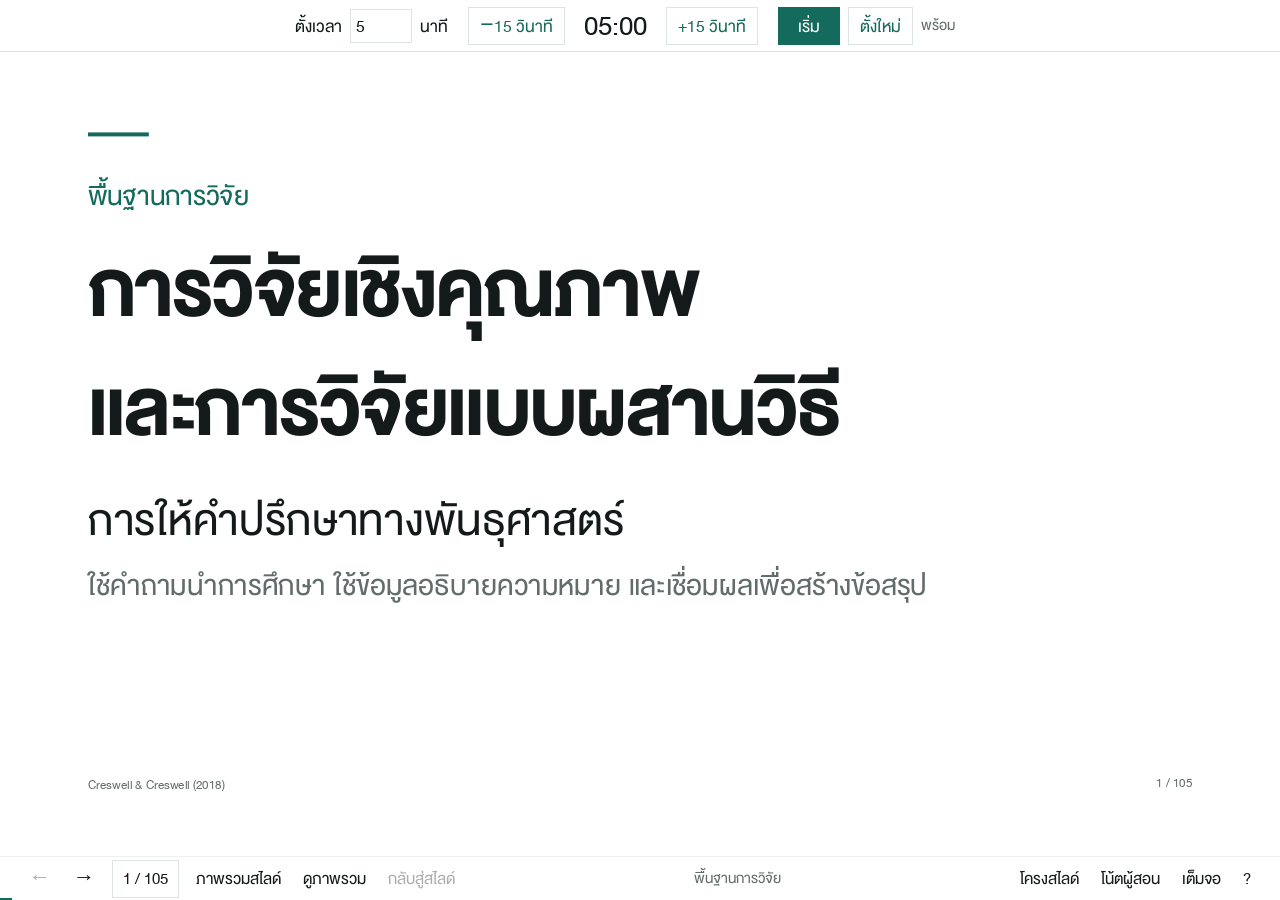
==== index.html @ 4e0c756a "Edit Thai teaching prose, add Expo exit interviews, and fix diagram typography" ====
<!doctype html>
<html lang="th">
<head>
<meta charset="utf-8">
<meta name="viewport" content="width=device-width,initial-scale=1">
<meta name="color-scheme" content="light">
<meta name="description" content="การวิจัยเชิงคุณภาพและแบบผสานวิธีในการให้คำปรึกษาทางพันธุศาสตร์: จุดมุ่งหมาย คำถามวิจัย การเก็บและวิเคราะห์ข้อมูล การผสานผล และการประเมินคุณภาพ">
<title>การวิจัยเชิงคุณภาพและแบบผสานวิธีในการให้คำปรึกษาทางพันธุศาสตร์</title>
<style>@font-face{font-family:'DB Helvethaica X Embedded';src:url([data-uri]) format('truetype');font-weight:400;font-style:normal;font-display:block;unicode-range:U+0E00-0E7F;size-adjust:140%;}@font-face{font-family:'DB Helvethaica X Embedded';src:url([data-uri]) format('truetype');font-weight:700;font-style:normal;font-display:block;unicode-range:U+0E00-0E7F;size-adjust:140%;}@font-face{font-family:'Helvetica Fallback';src:url([data-uri]) format('truetype');font-weight:400;font-style:normal;font-display:block;}@font-face{font-family:'Helvetica Fallback';src:url([data-uri]) format('truetype');font-weight:700;font-style:normal;font-display:block;}@font-face{font-family:'DB Helvethaica X Label';src:url([data-uri]) format('truetype');font-weight:400;font-style:normal;font-display:block;}@font-face{font-family:'DB Helvethaica X Label';src:url([data-uri]) format('truetype');font-weight:700;font-style:normal;font-display:block;}
:root{--paper:#fff;--ink:#141a1a;--muted:#626d6b;--line:#dce3e1;--accent:#146a5b;--warm:#b7452c;--font:'DB Helvethaica X Embedded','Neue Haas Grotesk Text Pro','Helvetica Fallback',Helvetica,Arial,sans-serif;--label:'DB Helvethaica X Label',sans-serif;--scale:1;--view-top:52px;--view-bottom:44px}
*{box-sizing:border-box}html,body{width:100%;height:100%;margin:0;background:var(--paper);color:var(--ink)}body{font-family:var(--font);overflow:hidden;-webkit-font-smoothing:antialiased}button,input,select{font:inherit;color:inherit}button{cursor:pointer}button:focus-visible,input:focus-visible,a:focus-visible{outline:3px solid var(--accent);outline-offset:3px}button:disabled{opacity:.35;cursor:default}a{color:var(--accent);text-underline-offset:4px}strong{font-weight:700}.muted{color:var(--muted)}
#stage{position:fixed;inset:0 0 var(--view-bottom);display:flex;align-items:center;justify-content:center;overflow:hidden;background:#fff}#stage:focus{outline:none}#deck{position:relative;width:1600px;height:900px;flex:0 0 1600px;transform:scale(var(--scale));transform-origin:center;background:#fff}.slide{display:none;position:absolute;inset:0;padding:77px 110px 74px;background:#fff;overflow:hidden}.slide.active{display:flex;flex-direction:column}.slide header{flex:none}.eyebrow{font:27px/1.1 var(--label);color:var(--accent);margin:0 0 22px}.slide h1{font-size:73px;line-height:1.09;letter-spacing:-.018em;margin:0 0 35px;font-weight:700;max-width:1380px;overflow-wrap:anywhere}.slide h1.long{font-size:62px}.content{flex:1;min-height:0;position:relative}.slide p{font-size:46px;line-height:1.18;margin:0 0 23px;overflow-wrap:anywhere}.slide p:last-child{margin-bottom:0}.slide .prompt{margin:23px 0 0;padding:19px 0 0;border-top:1px solid var(--line);font-size:36px;line-height:1.18;color:var(--accent);flex:none}.slide .foot{position:absolute;left:110px;right:110px;bottom:28px;display:flex;justify-content:space-between;align-items:flex-end;gap:28px;color:var(--muted);font:21px/1.12 var(--label)}.foot .sourcehint{max-width:1180px}.page{border:0;background:transparent;font:inherit;padding:3px 0;white-space:nowrap}.slide .smallnote{font-size:30px;color:var(--muted);line-height:1.18;margin-top:24px}.slide .caption{font-size:29px;line-height:1.2;color:var(--muted);margin-top:23px}.slide .answer-btn{font:25px/1 var(--label);border:1px solid #94b4aa;color:var(--accent);background:#fff;padding:8px 13px;margin-left:20px;vertical-align:middle}.hero{padding-top:112px}.hero:before{content:'';position:absolute;left:110px;top:75px;width:76px;height:5px;background:var(--accent)}.hero .eyebrow{margin-top:24px}.hero h1{font-size:99px;line-height:1.02;letter-spacing:-.03em;margin-bottom:38px;max-width:1320px}.hero h1.long{font-size:86px}.hero .content{flex:initial}.hero .content p{font-size:54px;line-height:1.12;max-width:1300px}.hero .content p+p{font-size:35px;color:var(--muted);line-height:1.25;margin-top:26px}.hero .prompt{margin-top:33px;border:0;padding:0;font-size:37px}.statement .content{display:flex;flex-direction:column;justify-content:center;padding-bottom:24px}.statement .content p:first-child{font-size:72px;line-height:1.12;letter-spacing:-.01em}.statement .content p+p{font-size:43px;color:var(--muted);margin-top:18px}.columns{display:grid;grid-template-columns:repeat(var(--cols,3),minmax(0,1fr));gap:46px}.column{border-top:2px solid var(--accent);padding-top:24px}.column h2{font-size:39px;line-height:1.12;margin:0 0 25px;font-weight:700}.column p{font-size:41px;line-height:1.19}.column .smallnote{font-size:29px}.steps{list-style:none;padding:0;margin:0;counter-reset:step}.steps li{display:flex;gap:23px;font-size:44px;line-height:1.18;margin-bottom:24px;overflow-wrap:anywhere}.steps li:before{counter-increment:step;content:counter(step,decimal-leading-zero);font:26px/1.2 var(--label);min-width:44px;color:var(--accent);padding-top:5px}.steps li strong{display:block}.steps li div{min-width:0}.flow-grid{display:grid;grid-template-columns:repeat(var(--cols,3),minmax(0,1fr));gap:32px}.flow-node{position:relative;border-top:3px solid var(--accent);padding-top:27px}.flow-node:not(:last-child):after{content:'→';position:absolute;right:-28px;top:24px;color:var(--accent);font-size:32px}.flow-node h2{font-size:38px;line-height:1.13;margin:0 0 24px}.flow-node p{font-size:37px;line-height:1.2}.flow-node .step-no{font:25px/1.2 var(--label);display:block;color:var(--muted);margin-bottom:20px}.activity .eyebrow{color:var(--warm)}.activity .content>p:first-child{font-size:50px;line-height:1.14;margin-bottom:26px}.activity .steps li{font-size:41px;margin-bottom:20px}.activity-clock{position:absolute;right:110px;top:78px;border:1px solid #bacfc6;background:#fff;color:var(--accent);padding:8px 16px;font:26px/1.1 var(--label)}.quote blockquote{margin:16px 0 25px;padding:0 0 0 35px;border-left:5px solid var(--accent);font-size:61px;line-height:1.2;font-weight:400}.quote .content>p{font-size:37px;color:var(--muted)}table{width:100%;border-collapse:collapse;table-layout:fixed;text-align:left}th{font-size:30px;font-weight:700;line-height:1.15;padding:0 22px 18px 0;color:var(--accent);border-bottom:2px solid var(--accent);vertical-align:bottom}td{font-size:37px;line-height:1.15;padding:20px 22px 20px 0;vertical-align:top;border-bottom:1px solid var(--line);overflow-wrap:anywhere}td:first-child{font-weight:700}th:last-child,td:last-child{padding-right:0}.table.dense td{font-size:33px;padding-top:14px;padding-bottom:14px}.table.dense th{font-size:28px}.table .content>p{font-size:36px;margin-bottom:24px}.reference-entry{padding:0 0 18px;margin-bottom:20px;border-bottom:1px solid var(--line)}.reference-entry h2{font-size:32px;line-height:1.16;margin:0 0 9px}.reference-entry p{font-size:26px;line-height:1.2;color:var(--muted);margin-bottom:7px}.reference-entry a{font-size:24px;word-break:break-word}.compact h1{font-size:62px}.compact p{font-size:40px}.compact .column p{font-size:37px}.compact .steps li{font-size:39px}.compact td{font-size:32px}.compact .prompt{font-size:32px}.compact .quote blockquote{font-size:52px}
#toolbar{position:fixed;bottom:0;left:0;right:0;height:86px;background:#fff;border-top:1px solid #edf0ef;z-index:20;font-family:var(--label);font-size:23px;display:flex;flex-direction:column;transition:opacity .15s}.timer-controls{height:42px;display:flex;justify-content:center;align-items:center;gap:11px;border-bottom:1px solid #edf0ef;white-space:nowrap}.timer-controls input{width:65px;border:1px solid var(--line);height:32px;padding:2px 5px;background:#fff;font:23px/1 var(--label)}.timer-controls output{font:33px/1 var(--label);min-width:73px;font-variant-numeric:tabular-nums}.timer-controls button{border:0;border-left:1px solid var(--line);background:#fff;padding:2px 10px;color:var(--accent)}#timer-status{font-size:20px;color:var(--muted);min-width:55px}.nav-row{height:43px;display:flex;justify-content:space-between;align-items:center;gap:12px;padding:0 20px}.group{display:flex;align-items:center;gap:4px}#toolbar .nav-row button{font:22px/1 var(--label);border:0;background:transparent;padding:7px 9px;white-space:nowrap}#toolbar button:hover{background:#f0f6f3;color:var(--accent)}#position{border:1px solid var(--line)!important;margin:0 4px;min-width:67px}#label{color:var(--muted);font-size:20px;max-width:20vw;white-space:nowrap;overflow:hidden;text-overflow:ellipsis}#progress{position:fixed;bottom:0;left:0;height:2px;background:var(--accent);z-index:31;transition:width .15s}#floating-timer{display:none;position:fixed;right:28px;bottom:104px;background:#fff;border:1px solid var(--line);padding:10px 17px;font:36px/1 var(--label);font-variant-numeric:tabular-nums;z-index:15}#floating-timer.visible{display:block}.expired{color:var(--warm)!important}#blank{display:none;position:fixed;inset:0;background:#000;z-index:100}body.blanked #blank{display:block}#toast{display:none;position:fixed;left:50%;bottom:105px;transform:translateX(-50%);padding:12px 20px;border:1px solid var(--line);background:#fff;z-index:90;font-size:26px}.hide-controls #toolbar{opacity:0;pointer-events:none}
dialog{padding:29px 34px;border:1px solid var(--line);background:#fff;color:var(--ink);width:min(900px,94vw);max-width:calc(100vw - 22px);max-height:90dvh;overflow:auto;font-size:30px;line-height:1.25}dialog::backdrop{background:rgba(16,30,26,.25)}dialog .dialog-head{display:flex;justify-content:space-between;align-items:center;gap:20px;margin-bottom:24px;flex:none}.dialog-head h2{font-size:42px;line-height:1.1;margin:0}.dialog-head small{font:24px/1 var(--label);color:var(--muted);margin-left:15px}dialog button{font:27px/1 var(--label);border:1px solid var(--line);background:#fff;padding:8px 14px}dialog p{margin:13px 0}dialog kbd{font:20px/1 var(--label);border:1px solid var(--line);padding:4px 7px}#outline{width:min(1200px,94vw)}#outline-list{display:grid;grid-template-columns:1fr 1fr;column-gap:30px}#outline-list .outline-section{grid-column:1/-1;color:var(--accent);font-size:27px;margin:23px 0 12px}#outline-list button{display:flex;gap:16px;text-align:left;border:0;border-top:1px solid var(--line);font:29px/1.13 var(--font);padding:12px 0;width:100%;align-items:baseline}#outline-list button.active{color:var(--accent);font-weight:700}#outline-list button small{font:19px/1 var(--label);min-width:28px;color:var(--muted)}#jump-form{display:flex;gap:20px}#jump-number{width:130px;padding:8px;border:1px solid var(--line);font-size:36px}#answer{width:min(1100px,94vw)}#answer-body p,#answer-body li{font-size:35px;line-height:1.22}#answer-body h3{color:var(--accent);font-size:31px;margin:25px 0 12px}
#sorter{width:min(1460px,98vw);height:calc(100dvh - 32px);max-height:calc(100dvh - 32px);overflow:hidden;padding:22px 26px}#sorter[open]{display:flex;flex-direction:column;gap:0}#sorter .dialog-head{margin-bottom:18px}#sorter-host{flex:1;min-height:0}#sorter-list{display:grid;grid-template-columns:repeat(auto-fill,minmax(215px,1fr));gap:20px;align-content:start;grid-auto-rows:max-content;height:100%;overflow:auto;padding:5px 8px 16px;scrollbar-color:#95b3a9 #eef3f0;scrollbar-width:thin}.sorter-card{display:block;height:max-content;min-width:0;align-self:start;text-align:left;padding:5px;background:#fff;border:2px solid #e1e8e4;color:var(--ink);overflow:hidden}.sorter-card:hover{border-color:#8aad9f}.sorter-card.selected{border-color:var(--accent);background:#f0f7f3}.sorter-preview{display:block;position:relative;width:100%;aspect-ratio:16/9;background:#fff;overflow:hidden;pointer-events:none}.sorter-preview .slide.thumb-slide{display:flex!important;flex-direction:column;position:absolute;inset:0;width:1600px;height:900px;transform:scale(var(--thumbnail-scale,0));transform-origin:0 0;pointer-events:none;user-select:none}.sorter-caption{display:flex;gap:10px;align-items:flex-start;margin-top:9px;min-height:47px;pointer-events:none}.sorter-number{font:23px/1.1 var(--label);color:var(--accent);min-width:24px}.sorter-title{font:21px/1.1 var(--font);display:-webkit-box;-webkit-line-clamp:2;-webkit-box-orient:vertical;overflow:hidden}#filmstrip{position:fixed;left:0;right:0;bottom:86px;height:188px;z-index:18;background:#f5f8f6;border-top:1px solid var(--line);padding:0 14px 4px;display:flex;flex-direction:column}#filmstrip[hidden]{display:none!important}.strip-header{display:flex;justify-content:space-between;align-items:center;height:31px;flex:none;font:22px/1 var(--label);color:var(--muted)}.strip-header button{border:0;background:transparent;font:22px/1 var(--label);padding:4px 8px;color:var(--accent)}#strip-host{flex:1;min-height:0}#sorter-list.horizontal{display:flex;gap:13px;align-items:flex-start;overflow-x:auto;overflow-y:hidden;padding:3px 5px 9px}.horizontal .sorter-card{flex:0 0 166px;padding:3px}.horizontal .sorter-caption{gap:6px;margin-top:5px;min-height:25px}.horizontal .sorter-number{font-size:20px;min-width:19px}.horizontal .sorter-title{font-size:18px;-webkit-line-clamp:1}
.picture .content{display:flex;flex-direction:column;gap:0}.picture .content>p:not(.caption){font-size:34px;line-height:1.18;margin-bottom:15px;flex:none}.picture figure{display:flex;flex:1;min-height:0;align-items:center;justify-content:center;margin:0}.picture figure img{display:block;width:100%;height:100%;object-fit:contain;max-width:100%}.picture .caption{font-size:27px;line-height:1.15;flex:none;margin-top:10px}.resource-links{font-size:29px}
.figure-explained .content{display:flex;flex-direction:column;min-height:0}.figure-explained .content>.figure-direction{color:var(--accent);font-size:34px;line-height:1.05;margin:0 0 14px;flex:none}.figure-explained .content>p:not(.figure-direction){font-size:32px;line-height:1.15;margin:0 0 14px;flex:none}.figure-explained-grid{display:grid;grid-template-columns:34% minmax(0,1fr);gap:46px;flex:1;min-height:0}.figure-explained-grid figure{margin:0;display:flex;flex-direction:column;min-height:0}.figure-image-button{display:flex;align-items:center;justify-content:center;flex:1;min-height:0;border:0;background:#fff;padding:0;cursor:zoom-in}.figure-image-button img{display:block;width:100%;height:100%;object-fit:contain;max-width:100%}.figure-explained-grid figcaption{font-size:24px;line-height:1.12;color:var(--muted);margin:9px 0 0;text-align:center;flex:none}.figure-explanations{display:grid;grid-template-rows:repeat(5,minmax(0,1fr));list-style:none;margin:0;padding:0;min-height:0}.figure-explanations li{display:grid;grid-template-columns:38px minmax(0,1fr);gap:15px;align-content:center;min-height:0;padding:9px 0;border-bottom:1px solid var(--line)}.figure-explanations li:first-child{border-top:2px solid var(--accent)}.figure-level-number{color:var(--accent);font:29px/1.2 var(--label);padding-top:3px}.figure-explanations h2{font-size:36px;line-height:1.08;margin:0 0 5px;color:var(--accent)}.figure-explanations p{font-size:31px;line-height:1.12;margin:0}.figure-explained.compact .figure-explanations h2{font-size:33px}.figure-explained.compact .figure-explanations p{font-size:29px}#figure-dialog{width:min(1300px,96vw);height:94dvh;max-height:94dvh;overflow:hidden}#figure-dialog[open]{display:flex;flex-direction:column}#figure-dialog .dialog-head{margin-bottom:15px}#figure-expanded{display:block;width:100%;height:100%;min-height:0;flex:1;object-fit:contain}
.sorter-card{display:block;height:max-content;align-self:start;text-align:left;min-width:0;padding:5px;background:#fff;border:2px solid #e1e8e4;border-radius:2px;overflow:hidden}.sorter-card:hover{border-color:#8aad9f}.sorter-card.selected{border-color:var(--accent);background:#f0f7f3}.sorter-preview{display:block;position:relative;width:100%;aspect-ratio:16/9;overflow:hidden;pointer-events:none;background:#fff}.sorter-preview .slide.thumb-slide{display:flex!important;position:absolute;inset:0;width:1600px;height:900px;transform:scale(var(--thumb-scale,0));transform-origin:0 0;pointer-events:none;user-select:none}.sorter-caption{display:flex;gap:10px;margin-top:9px;min-height:47px;pointer-events:none}.sorter-number{font:23px/1.1 var(--label);color:var(--accent);min-width:24px}.sorter-title{font:21px/1.08 var(--font);display:-webkit-box;-webkit-line-clamp:2;-webkit-box-orient:vertical;overflow:hidden}#filmstrip{position:fixed;left:0;right:0;bottom:86px;height:188px;z-index:18;background:#f5f8f6;border-top:1px solid var(--line);padding:0 14px 4px;display:flex;flex-direction:column}#filmstrip[hidden]{display:none!important}.strip-header{display:flex;justify-content:space-between;align-items:center;height:31px;flex:none;font:21px/1 var(--label);color:var(--muted)}.strip-header button{border:0;background:transparent;font:21px/1 var(--label);padding:4px 8px;color:var(--accent)}#strip-host{flex:1;min-height:0}#sorter-list{align-content:start;grid-auto-rows:max-content;scrollbar-color:#95b3a9 #eef3f0;scrollbar-width:thin}
#answer-body .discussion-section{margin-bottom:26px}#answer-body .discussion-section:first-child h3{margin-top:0}#answer-body .discussion-section ul{margin:10px 0 0;padding-left:28px}#answer-body .discussion-section li{margin-bottom:12px}.discussion-links{display:flex;flex-wrap:wrap;gap:10px}.discussion-links button{text-align:left;line-height:1.18;max-width:100%;white-space:normal;color:var(--accent)}
#presenter{display:none;position:fixed;inset:0;padding:30px 44px;overflow:auto;background:#fff;font-size:29px;line-height:1.25}.presenter-mode #stage,.presenter-mode #toolbar,.presenter-mode #progress,.presenter-mode #filmstrip,.presenter-mode #floating-timer{display:none!important}.presenter-mode #presenter{display:block}.presenter-head{display:flex;gap:20px;align-items:center;justify-content:space-between;border-bottom:1px solid var(--line);padding-bottom:22px;margin-bottom:26px}.presenter-head h1{font-size:28px;line-height:1.1;margin:0}.presenter-grid{display:grid;grid-template-columns:1.7fr 1fr;gap:45px}#presenter h2{font-size:46px;line-height:1.11;margin:0 0 22px}#presenter h3{font-size:29px;color:var(--accent);margin:28px 0 14px}#presenter button{font:27px/1 var(--label);padding:10px 15px;background:#fff;border:1px solid var(--line)}#presenter-notes{padding-left:27px;margin:0}#presenter-notes li{margin-bottom:17px}#presenter-excerpt{font-size:27px;color:var(--muted);border-bottom:1px solid var(--line);padding-bottom:19px}#presenter-sources{font-size:23px;overflow-wrap:anywhere}#presenter-sources p{margin:15px 0}#presenter-clock{font:74px/1 var(--label);font-variant-numeric:tabular-nums;margin:20px 0 25px}#next-title{font-size:35px;line-height:1.16}.presenter-mode #answer{z-index:100}
@media(max-width:1250px){#label{display:none}}@media(max-width:900px){#contents,#presenter-open{display:none}.nav-row{padding:0 8px}#toolbar .nav-row button{font-size:19px;padding:7px 6px}#sorter-list{grid-template-columns:repeat(auto-fill,minmax(165px,1fr));gap:13px}#sorter{padding:15px}.presenter-grid{grid-template-columns:1fr}#outline-list{grid-template-columns:1fr}}@media(max-width:560px){#toolbar #zoom-out,#toolbar #zoom-in,#help-open{display:none}.timer-controls{gap:7px;font-size:21px}.timer-controls input{width:50px}.timer-controls output{font-size:29px;min-width:61px}#timer-status{display:none}#sorter-list{grid-template-columns:repeat(2,minmax(0,1fr))}.dialog-head h2{font-size:31px}.dialog-head small{font-size:20px;margin-left:5px}.sorter-title{font-size:19px}}
@media print{@page{size:1600px 900px;margin:0}html,body{width:1600px;height:auto;overflow:visible;background:#fff}#stage{position:static;display:block;overflow:visible}#deck{transform:none!important;width:1600px;height:auto;display:block}.slide,.slide.active{display:flex!important;position:relative;inset:auto;width:1600px;height:900px;break-after:page;page-break-after:always;break-inside:avoid}#toolbar,#progress,dialog,#presenter,#floating-timer,#blank,#toast,#filmstrip{display:none!important}.foot .page{padding:0}}

.reference-tight .reference-entry{padding-bottom:12px;margin-bottom:14px}.reference-tight .reference-entry h2{font-size:28px;line-height:1.12}.reference-tight .reference-entry p{font-size:24px;line-height:1.15}.reference-tight .reference-entry a{font-size:22px}

#timerbar{position:fixed;top:0;left:0;right:0;height:52px;z-index:20;background:#fff;border-bottom:1px solid var(--line);font:23px/1 var(--label)}
#timerbar .timer-controls{height:52px;gap:20px;padding:4px 16px;border:0}
.timer-preset,.timer-adjust,.timer-actions{display:flex;align-items:center;gap:8px;min-width:0}
#timerbar input{width:62px;height:34px}
#timerbar button{min-height:38px;padding:4px 11px;border:1px solid var(--line);background:#fff;color:var(--accent);font:23px/1 var(--label);white-space:nowrap}
#timerbar button:hover{background:#f0f6f3}
#timerbar #timer-toggle{min-width:62px;background:var(--accent);border-color:var(--accent);color:#fff}
#timerbar #timer-toggle:hover{background:#10584c}
#timerbar output{min-width:85px;text-align:center;font:38px/1 var(--label);font-variant-numeric:tabular-nums}
#timerbar #timer-status{min-width:64px}
#stage{inset:var(--view-top,52px) 0 var(--view-bottom)}
#toolbar{height:44px}
.nav-row{height:43px;flex:none}
#filmstrip{bottom:44px}
#floating-timer{display:none!important}
#toast{bottom:64px}
.presenter-timer-adjust{margin-bottom:12px;flex-wrap:wrap}
.presenter-mode #timerbar{display:none!important}
@media(max-width:620px){
 :root{--view-top:96px}
 #timerbar{height:96px}
 #timerbar .timer-controls{height:96px;display:grid;grid-template-columns:1fr 1fr;grid-template-rows:40px 44px;gap:4px 8px;padding:4px 10px;font-size:21px}
 .timer-preset{grid-column:1;grid-row:1;gap:6px}
 .timer-actions{grid-column:2;grid-row:1;justify-content:flex-end;gap:6px}
 .timer-adjust{grid-column:1/-1;grid-row:2;justify-content:center;gap:8px}
 #timerbar input{width:57px;font-size:21px}
 #timerbar button{min-height:36px;padding:4px 9px;font-size:21px}
 #timerbar #timer-toggle{min-width:48px}
 #timerbar .timer-adjust button{min-width:100px;min-height:40px}
 #timerbar output{min-width:74px;font-size:38px}
 #timerbar #timer-status{display:none}
}
@media print{#timerbar{display:none!important}}

/* Thai text uses a 140% font size adjustment. Give its marks real line space;
   recover room through outer spacing, rather than reducing reading sizes. */
:is(.slide,dialog,#presenter) :is(h1,h2,h3,h4,p,li,th,td,blockquote,figcaption){line-height:1.5}
.slide{padding-top:60px;padding-bottom:50px}
.slide h1{margin-bottom:18px}
.slide .eyebrow{margin-bottom:14px}
.slide p{margin-bottom:14px}
.slide .prompt{margin-top:14px;padding-top:10px}
.slide .smallnote{margin-top:12px}
.slide .caption{margin-top:12px}
.slide .foot{bottom:20px;line-height:1.5}
.slide .answer-btn{line-height:1.5;padding:4px 10px;margin-left:16px}

.hero{padding-top:82px}
.hero:before{top:48px}
.hero .eyebrow{margin-top:12px}
.hero h1{margin-bottom:22px}
.hero .content p+p{margin-top:14px}
.hero .prompt{margin-top:18px;padding-top:0}
.slide[data-slide-id="gc54"] h1{font-size:86px}
.statement .content{padding-bottom:8px}
.statement .content p+p{margin-top:12px}

.column{padding-top:14px}
.column h2{margin-bottom:10px}
.column p{margin-bottom:12px}
.column .smallnote{margin-top:12px}
.steps li{margin-bottom:12px}
.steps li:before{line-height:1.5;padding-top:2px}
.flow-node{padding-top:16px}
.flow-node h2{margin-bottom:10px}
.flow-node .step-no{line-height:1.5;margin-bottom:8px}
.activity .content>p:first-child{margin-bottom:16px}
.activity .steps li{margin-bottom:10px}
.activity-clock{top:60px;line-height:1.5;padding:5px 12px}
.quote blockquote{margin:8px 0 16px;padding-left:28px}

.slide th{padding-top:0;padding-bottom:10px}
.slide td{padding-top:12px;padding-bottom:12px}
.slide.table.dense td{padding-top:8px;padding-bottom:8px}
.table .content>p{margin-bottom:14px}
.picture .content>p:not(.caption){margin-bottom:10px}
.picture .caption{margin-top:8px}
.figure-explained .content>.figure-direction{margin-bottom:8px}
.figure-explained .content>p:not(.figure-direction){margin-bottom:8px}
.figure-explained-grid figcaption{margin-top:6px}
.figure-explanations{grid-template-rows:repeat(5,minmax(min-content,1fr))}
.figure-explanations li{padding-top:0;padding-bottom:0}
.figure-explanations h2{margin-bottom:2px}
.figure-level-number{line-height:1.5;padding-top:2px}

.reference-entry{padding-bottom:12px;margin-bottom:12px}
.slide.reference-tight .reference-entry{padding-bottom:10px;margin-bottom:10px}
.reference-entry p{margin-bottom:4px}
/* Original bibliography titles and URLs are Latin; Thai notes retain 1.5. */
:is(.slide,dialog,#presenter) .reference-entry :is(h2,a){line-height:1.25}

dialog{padding:24px 28px;line-height:1.5}
dialog .dialog-head{margin-bottom:16px}
dialog p{margin-top:10px;margin-bottom:10px}
dialog button{line-height:1.5;padding:5px 12px}
#sorter .dialog-head{margin-bottom:14px}
#outline-list button{line-height:1.5;padding-top:8px;padding-bottom:8px}
.sorter-title,.horizontal .sorter-title{line-height:1.5}
#answer-body h3{margin-top:18px;margin-bottom:8px}
#answer-body .discussion-section{margin-bottom:20px}
#answer-body .discussion-section li{margin-bottom:8px}
.discussion-links button{line-height:1.5;padding-top:5px;padding-bottom:5px}

#presenter{padding:24px 34px;line-height:1.5}
.presenter-head{padding-bottom:14px;margin-bottom:18px}
#presenter h2{margin-bottom:16px}
#presenter h3{margin-top:20px;margin-bottom:10px}
#presenter button{line-height:1.5;padding:6px 12px}
#presenter-notes li{margin-bottom:12px}
#presenter-excerpt{padding-bottom:12px}
#presenter-sources p{margin-top:12px;margin-bottom:12px}

@media(max-width:650px){dialog{padding:20px}#presenter{padding:20px}}

/* Reserve a separate band for the footer, including Thai marks. */
.slide{padding-bottom:78px}
.slide td{padding-top:6px;padding-bottom:6px}
.slide.table.dense td{padding-top:2px;padding-bottom:2px}
.slide.references h1{font-size:56px;margin-bottom:10px}
.slide.references .reference-entry{padding-bottom:6px;margin-bottom:8px}
.slide.references.reference-tight .reference-entry{padding-bottom:6px;margin-bottom:8px}
.figure-explained .content>.figure-direction{display:none}
.method-map .method-icon{display:block;width:70px;height:74px;color:var(--accent);margin-bottom:12px}
.method-map .column p{font-size:37px}
.method-map .column .smallnote{font-size:29px;margin-top:12px}
.slide.references .reference-entry{padding-bottom:6px;margin-bottom:8px}
.slide[data-slide-id="gc21"] .figure-explained-grid{gap:32px;grid-template-columns:31% minmax(0,1fr)}
</style>
</head>
<body>
<header id="timerbar" aria-label="ตัวจับเวลานับถอยหลัง">
 <div class="timer-controls">
  <div class="timer-preset"><label for="timer-setting">ตั้งเวลา</label><input id="timer-setting" type="number" min="0.25" max="180" step="0.25" value="5" aria-label="เวลาตั้งต้นเป็นนาที"><span>นาที</span></div>
  <div class="timer-adjust"><button id="timer-decrease" aria-label="ลดเวลาที่เหลือ 15 วินาที">−15 วินาที</button><output id="timer-display" aria-label="เวลาที่เหลือ" aria-live="off">05:00</output><button id="timer-increase" aria-label="เพิ่มเวลาที่เหลือ 15 วินาที">+15 วินาที</button></div>
  <div class="timer-actions"><button id="timer-toggle">เริ่ม</button><button id="timer-reset" title="กลับไปเวลาตั้งต้น">ตั้งใหม่</button><span id="timer-status">พร้อม</span></div>
 </div>
</header>
<main id="stage" tabindex="-1" aria-label="สไลด์การสอน"><div id="deck"></div></main>
<nav id="toolbar" aria-label="ควบคุมการนำเสนอ">
 <div class="nav-row"><div class="group"><button id="prev" aria-label="สไลด์ก่อนหน้า">←</button><button id="next" aria-label="สไลด์ถัดไป">→</button><button id="position" aria-label="เปิด ภาพรวมสไลด์" aria-haspopup="dialog" aria-expanded="false"></button><button id="strip-toggle" aria-pressed="false">ภาพรวมสไลด์</button><button id="zoom-out">ดูภาพรวม</button><button id="zoom-in" disabled>กลับสู่สไลด์</button></div><span id="label"></span><div class="group"><button id="contents">โครงสไลด์</button><button id="presenter-open">โน้ตผู้สอน</button><button id="fullscreen">เต็มจอ</button><button id="help-open" aria-label="วิธีใช้">?</button></div></div>
</nav>
<div id="progress"></div><div id="blank"></div><output id="floating-timer" aria-live="off" aria-hidden="true" hidden></output><div id="toast" role="status"></div>
<section id="filmstrip" hidden aria-label="แถบภาพย่อ"><div class="strip-header"><span>ภาพรวมสไลด์ · เลื่อนเพื่อเลือกสไลด์</span><div><button id="strip-prev" aria-label="เลื่อนภาพย่อไปทางซ้าย">←</button><button id="strip-next" aria-label="เลื่อนภาพย่อไปทางขวา">→</button><button id="strip-overview">ดูภาพรวม</button><button id="strip-close">ซ่อน</button></div></div><div id="strip-host"></div></section>
<dialog id="sorter"><div class="dialog-head"><h2>ภาพรวมสไลด์ <small id="sorter-position"></small></h2><div><button id="sorter-zoom-in">กลับสู่สไลด์</button><button data-close aria-label="ปิด">×</button></div></div><div id="sorter-host"><div id="sorter-list"></div></div></dialog>
<dialog id="outline"><div class="dialog-head"><h2>โครงสไลด์</h2><button data-close aria-label="ปิด">×</button></div><div id="outline-list"></div></dialog>
<dialog id="help"><div class="dialog-head"><h2>การนำเสนอ</h2><button data-close aria-label="ปิด">×</button></div><p><kbd>→</kbd> <kbd>Page Down</kbd> <kbd>Space</kbd> สไลด์ถัดไป</p><p><kbd>←</kbd> <kbd>Page Up</kbd> สไลด์ก่อนหน้า · <kbd>Home</kbd> / <kbd>End</kbd> แรก / สุดท้าย</p><p><kbd>S</kbd> ดูภาพรวม / ภาพรวมสไลด์ · คลิกภาพย่อเพื่อ กลับสู่สไลด์</p><p><kbd>O</kbd> โครงสไลด์ · <kbd>G</kbd> ไปยังเลขสไลด์</p><p><kbd>F</kbd> เต็มจอ · <kbd>P</kbd> เปิดโน้ตผู้สอนในอีกหน้าต่าง</p><p><kbd>A</kbd> เปิดแนวอภิปราย · <kbd>T</kbd> เริ่ม / พักเวลา · <kbd>R</kbd> ตั้งเวลาใหม่</p><p><kbd>B</kbd> พักจอสีดำ · <kbd>W</kbd> พักจอสีขาว · <kbd>Esc</kbd> กลับสู่สไลด์</p><p>ปัดซ้าย / ขวาบนจอสัมผัส · พิมพ์ผ่านเบราว์เซอร์เพื่อบันทึกเป็น PDF</p><p class="muted">ตัวจับเวลาอยู่ด้านบน กด −15 / +15 วินาทีเพื่อปรับเวลาที่เหลือ ตั้งใหม่เพื่อกลับไปเวลาตั้งต้น<br>คงเวลาระหว่างเปลี่ยนสไลด์ และพักเมื่อเปิดดูภาพรวม<br>คำตอบในใบกิจกรรมไม่ถูกบันทึกอัตโนมัติ</p><p id="help-resources" class="resource-links" aria-label="เอกสารประกอบ"></p></dialog>
<dialog id="jump"><div class="dialog-head"><h2>ไปยังสไลด์</h2><button data-close aria-label="ปิด">×</button></div><form id="jump-form"><input id="jump-number" type="number" min="1" required aria-label="เลขสไลด์"><button>ไป</button></form></dialog>
<dialog id="answer"><div class="dialog-head"><h2 id="answer-title">แนวอภิปราย</h2><button data-close aria-label="ปิด">×</button></div><div id="answer-body"></div></dialog>
<section id="presenter" aria-label="โหมดผู้บรรยาย"><div class="presenter-head"><h1 id="presenter-course"></h1><span id="presenter-position"></span><button id="audience-focus">กลับจอฉาย</button></div><div class="presenter-grid"><div><h2 id="presenter-title"></h2><div id="presenter-excerpt"></div><h3>โน้ตผู้สอน</h3><ul id="presenter-notes"></ul><button id="presenter-answer">เปิดแนวอภิปราย</button><h3>แหล่งอ้างอิง</h3><div id="presenter-sources"></div></div><aside><h3>นับถอยหลัง</h3><div id="presenter-clock"></div><div class="group presenter-timer-adjust"><button id="presenter-decrease" aria-label="ลดเวลาที่เหลือ 15 วินาที">−15 วินาที</button><button id="presenter-increase" aria-label="เพิ่มเวลาที่เหลือ 15 วินาที">+15 วินาที</button></div><div class="group"><button id="presenter-timer">เริ่ม / พัก</button><button id="presenter-reset">ตั้งใหม่</button></div><p id="pacing"></p><h3>สไลด์ถัดไป</h3><p id="next-title"></p><div class="group"><button id="presenter-prev">← ก่อนหน้า</button><button id="presenter-next">ถัดไป →</button></div><p id="connection" class="muted"></p></aside></div></section>
<script id="deck-data" type="application/json">{"title": "การวิจัยเชิงคุณภาพและแบบผสานวิธีในการให้คำปรึกษาทางพันธุศาสตร์", "subtitle": "การออกแบบงานวิจัย · Creswell & Creswell (2018)", "sections": {"opening": "พื้นฐานการวิจัย", "qual": "ออกแบบการวิจัยเชิงคุณภาพ", "analysis": "5 วิเคราะห์และสังเคราะห์", "quality": "ตรวจคุณภาพและขอบเขตข้อสรุป", "break": "พัก", "mixed": "การวิจัยแบบผสานวิธี", "studio": "ออกแบบงานวิจัย", "closing": "สรุปและทบทวน", "appendix": "ภาคผนวก / อ่านต่อ", "problem": "1 ระบุปัญหา", "questions": "2 ตั้งคำถามวิจัย", "design": "3 ออกแบบการวิจัย", "collection": "4 เก็บข้อมูล", "mixed-question": "ผสานวิธี: 1–2 ปัญหาและคำถาม", "mixed-design": "ผสานวิธี: 3 ออกแบบการวิจัย", "mixed-collection": "ผสานวิธี: 4 เก็บและเชื่อมข้อมูล", "mixed-analysis": "ผสานวิธี: 5 วิเคราะห์และสังเคราะห์"}, "coreCount": 62, "slides": [{"id": "gc01", "section": "opening", "title": "การวิจัยเชิงคุณภาพ\nและการวิจัยแบบผสานวิธี", "layout": "hero", "minutes": 1, "notes": ["กรอบการออกแบบวิจัยอ้างอิง Creswell & Creswell (2018), Research Design, ฉบับที่ 5 บท 1, 9 และ 10 ส่วนบท 6–7 ช่วยวางจุดมุ่งหมายและคำถามวิจัย", "กรณีคลินิก ตัวละคร บทสนทนา และตัวเลขในกิจกรรมเป็นเรื่องสมมติ งานวิจัยจริงระบุผู้แต่งและแหล่งอ้างอิงไว้", "อธิบายความหมายของการวิจัยเชิงคุณภาพและเปรียบเทียบกับเชิงปริมาณก่อน ผู้เรียนจึงใช้กรณีสมมติฝึกเลือกวิธี", "อ่านเพิ่มเติม: Creswell & Creswell (2018), บท 1, PDF หน้า 40–59; บท 9, PDF หน้า 254–293; บท 10, PDF หน้า 294–326"], "sourceIds": ["CRES2018"], "body": ["การให้คำปรึกษาทางพันธุศาสตร์", "ใช้คำถามนำการศึกษา ใช้ข้อมูลอธิบายความหมาย และเชื่อมผลเพื่อสร้างข้อสรุป"], "prompt": ""}, {"id": "gc02", "section": "opening", "title": "คำถามนำการออกแบบ\nหลักฐานกำกับข้อสรุป", "layout": "list", "minutes": 2, "notes": ["ให้ผู้เรียนระบุข้อมูลที่แต่ละคำถามต้องการ แล้วอธิบายเหตุผลในการเลือกวิธี", "แผนจากกิจกรรมยังต้องพัฒนารายละเอียด โครงการต้องผ่านกระบวนการจริยธรรมที่เกี่ยวข้องก่อนเก็บข้อมูลจริง", "ข้อสรุปร่วม (meta-inference) ต้องอธิบายว่าผลทั้งสองส่วนสัมพันธ์กันอย่างไร", "อ่านเพิ่มเติม: Creswell & Creswell (2018), บท 9, ตาราง 9.1, PDF หน้า 255; บท 10, ตาราง 10.1, PDF หน้า 295"], "sourceIds": ["CRES2018"], "eyebrow": "เป้าหมายการเรียนรู้", "compact": true, "steps": ["อธิบายบทบาทของการวิจัยเชิงคุณภาพและแบบผสานวิธี", "เขียนจุดมุ่งหมายและคำถามวิจัยให้สอดคล้องกัน", "เลือกแบบวิจัย ผู้ร่วมวิจัย และวิธีเก็บข้อมูลอย่างมีจริยธรรม", "อธิบายการให้รหัส การพัฒนาแก่นสาระ และการตีความ", "ออกแบบการผสานผลเพื่อสร้างข้อสรุปร่วม", "ประเมินความสอดคล้อง คุณภาพ และข้อจำกัดของงาน"], "prompt": ""}, {"id": "gc03", "section": "opening", "title": "คำถามวิจัยกำกับทุกขั้นของการศึกษา", "layout": "table", "minutes": 1, "notes": ["ระบุสิ่งที่ต้องการรู้และประโยชน์ของคำตอบก่อน จากนั้นเลือกแบบวิจัย ข้อมูล และวิธีวิเคราะห์ให้สัมพันธ์กัน", "คำถามเป็นตัวกำหนดแหล่งข้อมูล ผู้วิจัยอาจใช้การสัมภาษณ์ การสังเกต เอกสาร ภาพ หรือหลายแหล่งร่วมกัน", "อ่านเพิ่มเติม: Creswell & Creswell (2018), บท 9, PDF หน้า 254–277; บท 10, PDF หน้า 294–324", "ลำดับห้าขั้นประยุกต์จากภาพโครงร่างที่ผู้ใช้ให้ การเลือกแบบวิจัยเชิงคุณภาพต้องอาศัยตรรกะของแนวทางนั้น การผสานอาจเกิดได้หลายช่วงของการศึกษา"], "sourceIds": ["CRES2018"], "steps": [], "prompt": "ผู้วิจัยย้อนทบทวนแต่ละขั้นได้ เมื่อข้อมูลหรือคำถามเปลี่ยน", "compact": true, "headers": ["ขั้นของการศึกษา", "คำถามกำกับ"], "widths": [42, 58], "rows": [["1 ระบุปัญหา (problem identification)", "เรายังไม่เข้าใจเรื่องใด และเรื่องนั้นสำคัญกับใคร?"], ["2 ตั้งคำถามวิจัย (research questions)", "เราต้องการศึกษาเรื่องใด ของใคร ในบริบทใด?"], ["3 ออกแบบการวิจัย (study design)", "แบบวิจัยใดตอบคำถามนี้ได้?"], ["4 เก็บข้อมูล (data collection)", "เราจะเลือกใครหรือข้อมูลใด และเก็บอย่างไร?"], ["5 วิเคราะห์และสังเคราะห์ (analysis / synthesis)", "เราจะใช้ข้อมูลสร้างคำอธิบายและข้อสรุปอย่างไร?"]]}, {"id": "zoo-open", "section": "opening", "title": "สัมภาษณ์ผู้ชม\nที่ทางออกงานพืชสวนโลก", "layout": "picture", "minutes": 3, "body": ["โจทย์สมมติ: ผู้จัดต้องการเข้าใจประสบการณ์ผู้ชม เพื่อปรับการจัดงาน"], "image": {"src": "[data-uri]", "alt": "ภาพประกอบสมมติ ผู้สัมภาษณ์คุยกับผู้ชมที่ทางออกงานพืชสวน มีสวนดอกไม้และอาคารจัดแสดง", "caption": "งานจริง: พืชสวนโลกอุดรธานี 2569 · บทสัมภาษณ์สมมติ"}, "prompt": "หากมีเวลาสัมภาษณ์ 2 นาที คุณจะเริ่มถามอะไร?", "sourceIds": ["AIPHEXPO2026", "GOVEXPO2026", "CRES2018", "DEJ2019"], "notes": ["ให้ผู้เรียนเสนอคำถามเริ่มต้นก่อนเปิดแนวอภิปราย บันทึกว่าคำถามแต่ละข้อจะให้ข้อมูลชนิดใด", "งานพืชสวนโลกอุดรธานี 2569 เป็นงานจริง จัด 1 พฤศจิกายน 2569–14 มีนาคม 2570 ตาม AIPH ส่วนผู้ชม บทพูด และการสัมภาษณ์ในกิจกรรมเป็นสมมติ", "กิจกรรมฝึกสัมภาษณ์ขณะผู้ชมออกจากงาน (exit interview) ให้ผู้เรียนร่างคำถามก่อนเห็นตัวอย่าง การสัมภาษณ์สั้นที่ทางออกยังไม่ใช่การศึกษาเชิงคุณภาพที่ครบกระบวนการ", "ขอความยินยอมก่อนถาม เปิดให้ปฏิเสธ และหยุดเมื่อผู้ชมต้องเดินทางต่อ ในชั้นเรียนใช้เฉพาะบทบาทสมมติของผู้ใหญ่", "ผู้ที่ออกทางประตูและช่วงเวลาหนึ่งอาจมีประสบการณ์ต่างจากผู้ชมคนอื่น ผู้ไม่มางานและผู้ไม่สะดวกตอบย่อมไม่อยู่ในข้อมูลชุดนี้ จึงต้องระบุขอบเขตการเลือกผู้ให้ข้อมูล", "การถามต่อใช้สำรวจเหตุการณ์ ความหมาย และเงื่อนไข ไม่ใช้จำนวนคำถามหรือคำว่าทำไมครบห้าครั้งเป็นหลักฐานว่าพบสาเหตุจริง"], "discussion": {"reasoning": ["คำถามคะแนนให้ข้อมูลระดับความพึงพอใจ ส่วนคำถามเปิดให้ผู้ชมเล่าเหตุการณ์และอธิบายความหมาย ทั้งสองตอบโจทย์ต่างกัน", "หากต้องการเข้าใจประสบการณ์ อาจเริ่มว่า “วันนี้มีช่วงไหนที่อยากเล่าให้ฟังเป็นพิเศษ?” แล้วถามต่อจากคำของผู้ชม"], "connections": [{"label": "ออกแบบและทดลองสัมภาษณ์ที่ทางออก", "slideId": "zoo-probe"}, {"label": "คำถามต่อยอดจากประสบการณ์", "slideId": "zoo-depth"}, {"label": "เชิงปริมาณและเชิงคุณภาพตอบคำถามต่างกัน", "slideId": "gc07"}], "alternatives": ["หากเป้าหมายคือวัดระดับความพึงพอใจ คำถามมาตรฐานและแผนเลือกผู้ตอบมีบทบาทสำคัญ หากต้องการเข้าใจความหมาย ต้องให้พื้นที่ผู้ชมอธิบายด้วย", "คำว่า exit interview บอกจังหวะและบริบทการสัมภาษณ์ วิธีเก็บและวิเคราะห์ข้อมูลเป็นตัวกำหนดแนวทางวิจัย"], "reflection": ["คำถามแรกของคุณเปิดให้ผู้ชมเลือกเรื่องสำคัญ หรือกำหนดสิ่งที่เขาต้องสนใจไว้แล้ว?"]}}, {"id": "zoo-probe", "section": "opening", "title": "ออกแบบคำถามสัมภาษณ์\nผู้ชมหลังออกจากงาน", "layout": "activity", "minutes": 5, "timerMinutes": 5, "eyebrow": "กิจกรรม · สถานการณ์สมมติอิงงานพืชสวนโลก", "body": ["จับคู่ ร่างคำถามเปิด 1 ข้อ และคำถามต่อยอด 2 ข้อ", "สัมภาษณ์ตามบัตรบทบาทผู้ชม แล้วถามต่อจากประสบการณ์ที่เขาเล่า", "จดถ้อยคำที่ได้ยิน แยกจากการตีความของผู้สัมภาษณ์"], "prompt": "ร่างคำถาม 1 นาที · สัมภาษณ์ 2 นาที · อภิปราย 2 นาที", "sourceIds": ["DEJ2019", "CASTILLO2016", "KALLIO2016"], "notes": ["ใช้บัตรบทบาทผู้ชมที่ workbook.html#probing-lab ผู้ตอบเป็นผู้ใหญ่สมมติ 3 บทบาท เลือกหนึ่งบท ไม่เปิดตัวอย่างแนวถามก่อนร่าง", "ระหว่างอภิปราย ให้แต่ละคู่ยกคำถามจริงหนึ่งข้อ บอกว่าคำตอบทำให้เปลี่ยนคำถามถัดไปอย่างไร และแก้คำถามหนึ่งจุด", "งานพืชสวนโลกอุดรธานี 2569 เป็นงานจริง จัด 1 พฤศจิกายน 2569–14 มีนาคม 2570 ตาม AIPH ส่วนผู้ชม บทพูด และการสัมภาษณ์ในกิจกรรมเป็นสมมติ", "กิจกรรมฝึกสัมภาษณ์ขณะผู้ชมออกจากงาน (exit interview) ให้ผู้เรียนร่างคำถามก่อนเห็นตัวอย่าง การสัมภาษณ์สั้นที่ทางออกยังไม่ใช่การศึกษาเชิงคุณภาพที่ครบกระบวนการ", "ขอความยินยอมก่อนถาม เปิดให้ปฏิเสธ และหยุดเมื่อผู้ชมต้องเดินทางต่อ ในชั้นเรียนใช้เฉพาะบทบาทสมมติของผู้ใหญ่", "ผู้ที่ออกทางประตูและช่วงเวลาหนึ่งอาจมีประสบการณ์ต่างจากผู้ชมคนอื่น ผู้ไม่มางานและผู้ไม่สะดวกตอบย่อมไม่อยู่ในข้อมูลชุดนี้ จึงต้องระบุขอบเขตการเลือกผู้ให้ข้อมูล", "การถามต่อใช้สำรวจเหตุการณ์ ความหมาย และเงื่อนไข ไม่ใช้จำนวนคำถามหรือคำว่าทำไมครบห้าครั้งเป็นหลักฐานว่าพบสาเหตุจริง"], "answer": "เริ่มจากคำถามเปิด เจาะเหตุการณ์ที่ผู้ชมเลือก แล้วถามความหมายและเงื่อนไข ใช้ถ้อยคำที่ผู้ชมพูดจริงเป็นจุดต่อยอด", "discussion": {"reasoning": ["อาจเริ่มว่า “วันนี้มีช่วงไหนที่อยากเล่าให้ฟังเป็นพิเศษ?” หากผู้ชมตอบว่า “คุ้มที่ได้มา” ให้ถามว่า “ช่วงไหนทำให้คุณนึกถึงคำว่าคุ้ม?”", "เมื่อได้เหตุการณ์แล้ว จึงถามความหมายและเงื่อนไข เช่น “สิ่งนั้นสำคัญกับคุณอย่างไร?” และ “ตอนนั้นมีอะไรช่วยให้เป็นแบบนั้น?”", "จดทั้งถ้อยคำของผู้ชมและข้อสังเกตของผู้สัมภาษณ์ แยกการตีความไว้ต่างหากเพื่อกลับมาตรวจได้"], "connections": [{"label": "คำถามต่อยอดห้าหน้าที่", "slideId": "zoo-depth"}, {"label": "การสัมภาษณ์กึ่งโครงสร้าง", "slideId": "gc18"}, {"label": "ประยุกต์การฟังในคลินิก", "slideId": "gc19"}], "alternatives": ["ผู้ชมอาจต้องรีบกลับ จึงควรเสนอให้ข้ามหรือหยุดได้ การสัมภาษณ์ยาวขึ้นควรนัดหมายและขอความยินยอมเพิ่มเติมตามแผนวิจัย", "การถามคะแนนร่วมกับคำถามเปิดยังต้องมีเหตุผลและแผนวิเคราะห์ การมีสองชนิดคำตอบอย่างเดียวไม่ยืนยันว่าเป็นงานผสานวิธี"], "reflection": ["คำตอบใดทำให้คุณปรับคำถามถัดไป?", "คุณใช้เกณฑ์ของผู้จัดหรือผู้ชมเป็นตัวตัดสินว่างานประสบความสำเร็จ?", "ใครยังไม่อยู่ในข้อมูล หากสัมภาษณ์เฉพาะผู้ที่ออกจากประตูนี้ในเวลานี้?"]}}, {"id": "zoo-depth", "section": "opening", "title": "คำถามต่อยอดเชื่อมเหตุการณ์\nความหมาย และเงื่อนไข", "layout": "table", "compact": true, "minutes": 2, "headers": ["คำถามที่เลือกใช้", "สิ่งที่ต้องการเข้าใจ"], "widths": [66, 34], "rows": [["วันนี้มีช่วงไหนที่อยากเล่าให้ฟังเป็นพิเศษ?", "ประสบการณ์ที่ผู้ชมเลือก"], ["ช่วยเล่าเหตุการณ์ช่วงนั้นตั้งแต่เริ่มได้ไหม?", "เหตุการณ์และลำดับ"], ["ช่วงนั้นมีความหมายกับคุณอย่างไร?", "ความหมายและคุณค่า"], ["มีอะไรช่วยหรือเป็นอุปสรรคในช่วงนั้น?", "เงื่อนไขและบริบท"], ["มีช่วงอื่นที่ต่างจากนี้ไหม?", "ความต่างและข้อยกเว้น"]], "prompt": "เลือกถามตามคำตอบ เปิดพื้นที่ให้เล่าทั้งสิ่งที่พอใจและสิ่งที่อยากปรับ", "sourceIds": ["DEJ2019", "CASTILLO2016", "KALLIO2016"], "notes": ["แสดงตัวอย่างหลังผู้เรียนร่างและทดลองถามแล้ว ให้เปรียบเทียบว่าคำถามใดให้ข้อมูลต่างจากการถามคะแนน", "ตารางเป็นตัวอย่างคำถามตามหน้าที่ ไม่ใช่ลำดับตายตัวหรือรายการที่ต้องถามครบ ผู้สัมภาษณ์ควรฟังคำตอบก่อนเลือกคำถามต่อ", "งานพืชสวนโลกอุดรธานี 2569 เป็นงานจริง จัด 1 พฤศจิกายน 2569–14 มีนาคม 2570 ตาม AIPH ส่วนผู้ชม บทพูด และการสัมภาษณ์ในกิจกรรมเป็นสมมติ", "กิจกรรมฝึกสัมภาษณ์ขณะผู้ชมออกจากงาน (exit interview) ให้ผู้เรียนร่างคำถามก่อนเห็นตัวอย่าง การสัมภาษณ์สั้นที่ทางออกยังไม่ใช่การศึกษาเชิงคุณภาพที่ครบกระบวนการ", "ขอความยินยอมก่อนถาม เปิดให้ปฏิเสธ และหยุดเมื่อผู้ชมต้องเดินทางต่อ ในชั้นเรียนใช้เฉพาะบทบาทสมมติของผู้ใหญ่", "ผู้ที่ออกทางประตูและช่วงเวลาหนึ่งอาจมีประสบการณ์ต่างจากผู้ชมคนอื่น ผู้ไม่มางานและผู้ไม่สะดวกตอบย่อมไม่อยู่ในข้อมูลชุดนี้ จึงต้องระบุขอบเขตการเลือกผู้ให้ข้อมูล", "การถามต่อใช้สำรวจเหตุการณ์ ความหมาย และเงื่อนไข ไม่ใช้จำนวนคำถามหรือคำว่าทำไมครบห้าครั้งเป็นหลักฐานว่าพบสาเหตุจริง"]}, {"id": "gc-qual-definition", "section": "opening", "title": "การวิจัยเชิงคุณภาพสร้างความเข้าใจ\nจากความหมายและบริบท", "layout": "list", "minutes": 3, "sourceIds": ["CRES2018", "SAND2001"], "body": ["การวิจัยเชิงคุณภาพ (qualitative research) ศึกษาประสบการณ์ การกระทำ และความหมายที่ผู้คนให้แก่ปัญหา", "ผู้วิจัยวิเคราะห์คำบอกเล่า การกระทำ เอกสาร และบริบทอย่างเป็นระบบ"], "prompt": "เช่น ผู้รับบริการตีความคำว่า “ความเสี่ยง” ในชีวิตของตนอย่างไร?", "notes": ["อธิบายเป้าหมายของการวิจัยก่อนแนะนำเทคนิคสัมภาษณ์หรือกรณีคลินิก", "ข้อมูลเชิงคุณภาพมีหลายรูปแบบ การมีข้อความหรือคำถามปลายเปิดยังไม่เพียงพอที่จะประเมินคุณภาพของกระบวนการวิจัย", "อ้างอิง: Creswell & Creswell (2018), บท 1 หน้า PDF 41 และบท 9 หน้า PDF 257–258", "Sandelowski (2001) อธิบายว่าผู้วิจัยเชิงคุณภาพใช้การนับได้ การจำแนกแนวทางจึงต้องพิจารณาคำถาม แบบวิจัย การวิเคราะห์ และข้อสรุปร่วมกัน"]}, {"id": "gc07", "section": "opening", "title": "เลือกวิธีวิจัยจากคำตอบที่ต้องการ", "layout": "table", "minutes": 3, "notes": ["Creswell อธิบายความต่างเป็นแนวต่อเนื่อง ตารางนี้สรุปลักษณะที่พบบ่อยเพื่อประกอบการเลือกวิธี", "ทั้งสองแนวทางใช้เหตุผลจากทฤษฎีและข้อมูลได้ การออกแบบเป็นตัวกำหนดว่าจะใช้อย่างไร", "การวิจัยเชิงคุณภาพใช้ข้อมูลได้หลายชนิด คำบอกเล่าเพียงอย่างเดียวยังไม่ยืนยันเหตุและผล", "อ่านเพิ่มเติม: Creswell & Creswell (2018), บท 1, PDF หน้า 40–43", "ตารางนี้เปรียบเทียบชนิดของคำตอบ การประเมินคุณภาพต้องพิจารณาความเข้มแข็งของการออกแบบ การเก็บข้อมูล และการวิเคราะห์ของแต่ละงาน"], "sourceIds": ["CRES2018"], "columns": [], "compact": true, "widths": [20, 40, 40], "headers": ["ประเด็น", "เชิงปริมาณ (quantitative)", "เชิงคุณภาพ (qualitative)"], "rows": [["คำถาม", "มากหรือบ่อยเพียงใด?\nต่างกันหรือสัมพันธ์กันอย่างไร?", "ผู้คนให้ความหมายอย่างไร?\nกระบวนการดำเนินไปอย่างไร?"], ["ข้อมูล", "ค่าตัวแปรที่วัดเป็นตัวเลข", "คำบอกเล่า การสังเกต เอกสาร\nภาพ หรือเสียง"], ["การวิเคราะห์", "ใช้สถิติพรรณนา ประมาณค่า\nหรือทดสอบตามแบบวิจัย", "ตีความความหมายและแบบแผน\nโดยพิจารณาบริบท"], ["คำตอบ", "ค่าประมาณ ความสัมพันธ์\nหรือขนาดผล", "คำอธิบาย แก่นสาระ เรื่องเล่า\nหรือทฤษฎีเฉพาะเรื่อง"]], "prompt": "ทั้งสองแนวทางต้องเก็บและวิเคราะห์ข้อมูลอย่างเป็นระบบ"}, {"id": "gc04", "section": "problem", "title": "คุณอรุณจำตัวเลขได้\nยังมีเรื่องที่ต้องคุยก่อนตัดสินใจ", "layout": "picture", "minutes": 2, "notes": ["ใช้กรณีนี้ตั้งคำถามเรื่องความเข้าใจ ประสบการณ์ และการตัดสินใจ ให้ตัวละครมีสิทธิกำหนดทางเลือกของตน", "คุณค่า ทรัพยากร ความสัมพันธ์ และเวลาอาจเกี่ยวข้องกับการตัดสินใจ ความลังเลจึงยังไม่ยืนยันว่าผู้รับบริการไม่เข้าใจหรือบริการล้มเหลว", "อ่านเพิ่มเติม: Creswell & Creswell (2018), บท 1, PDF หน้า 40–42", "เรื่องของคุณอรุณเป็นกรณีสมมติสำหรับฝึกตั้งคำถาม หน่วยศึกษาคือบุคคล ผู้วิจัยต้องตรวจมุมมองของคู่สมรสแยกต่างหาก"], "sourceIds": ["CRES2018"], "image": {"src": "[data-uri]", "alt": "ภาพสมมติคู่สมรสพูดคุยกับผู้ให้คำปรึกษาเกี่ยวกับความเสี่ยง ครอบครัว และการตัดสินใจ", "caption": "กรณีสมมติ"}, "prompt": "กรณีสมมติ: คุณอรุณและคู่เป็นพาหะธาลัสซีเมีย เขาจำตัวเลขได้และต้องการคุยต่อก่อนตัดสินใจ"}, {"id": "gc06", "section": "problem", "title": "การจำตัวเลขกับการให้ความหมาย\nบอกความเข้าใจคนละด้าน", "layout": "compare", "minutes": 2, "notes": ["Lippman-Hand & Fraser วิเคราะห์บทสัมภาษณ์ติดตามผู้รับคำปรึกษา 53 ราย ผู้ปกครองที่คิดจะมีบุตรอีกอาจจำความเสี่ยงเกิดซ้ำได้ถูกต้อง แต่ตีความผ่านความเป็นไปได้ว่าจะเกิดหรือไม่เกิด", "ข้อค้นพบจำกัดอยู่ในกลุ่มตัวอย่างและบริบทของงาน ข้อมูลนี้ไม่ใช่เหตุให้เลิกสื่อสารตัวเลขหรือสรุปแทนผู้รับบริการปัจจุบันทุกคน", "อ่านเพิ่มเติม: Creswell & Creswell (2018), บท 1, PDF หน้า 40–42; ข้อค้นพบเชิงประจักษ์อ้าง Lippman-Hand & Fraser (1979)"], "sourceIds": ["CRES2018", "LIP1979"], "columns": [{"title": "ประเมินความรู้", "text": "ผู้รับบริการจำหรือคำนวณ\nความเสี่ยงได้ถูกต้องหรือไม่"}, {"title": "ศึกษาความหมาย", "text": "ผู้รับบริการตีความความเสี่ยงอย่างไร\nและให้น้ำหนักกับเรื่องใด"}], "visibleSource": "Creswell & Creswell (2018), บท 1 · Lippman-Hand & Fraser (1979)"}, {"id": "gc08", "section": "problem", "title": "เรียงเหตุผลจากปัญหา\nไปสู่คำถามวิจัย", "layout": "table", "minutes": 2, "notes": ["ให้ผู้เรียนเรียงข้อความและระบุหน้าที่ใน 1 นาที จากนั้นแลกเหตุผลอีก 1 นาที รับลำดับอื่นเมื่อผู้เรียนอธิบายความเชื่อมโยงได้", "ข้อความทั้งสี่เป็นโจทย์สมมติ ยังไม่ใช่ข้อค้นพบจากการทบทวนวรรณกรรมหรือสำรวจคลินิกจริง", "Creswell & Creswell (2018), บท 5, PDF หน้า 164,167–172: แบบจำลองบทนำ การไล่เรื่องจากกว้างสู่เฉพาะ และช่องว่างจากงานเดิม"], "sourceIds": ["CRES2018"], "image": {"src": "[data-uri]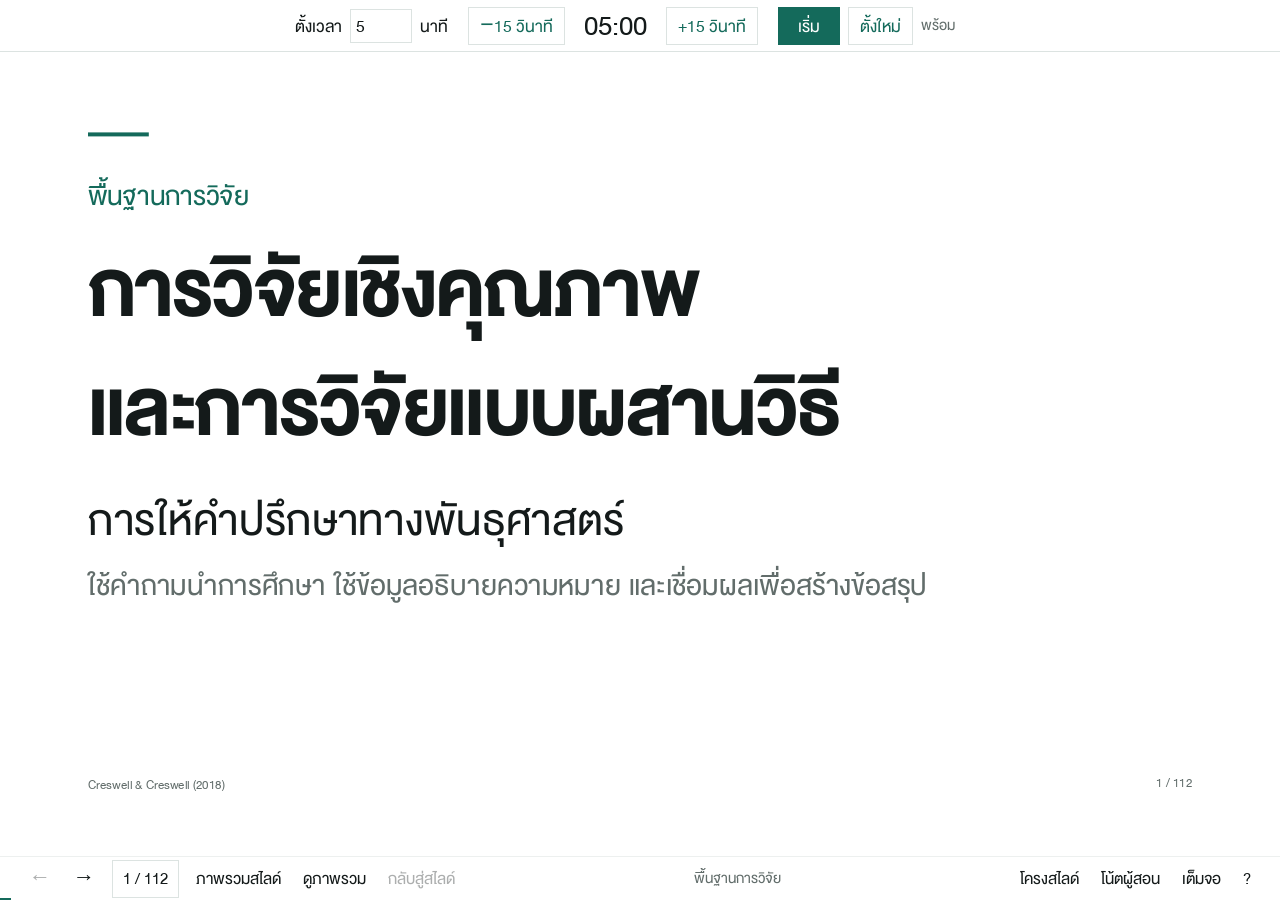
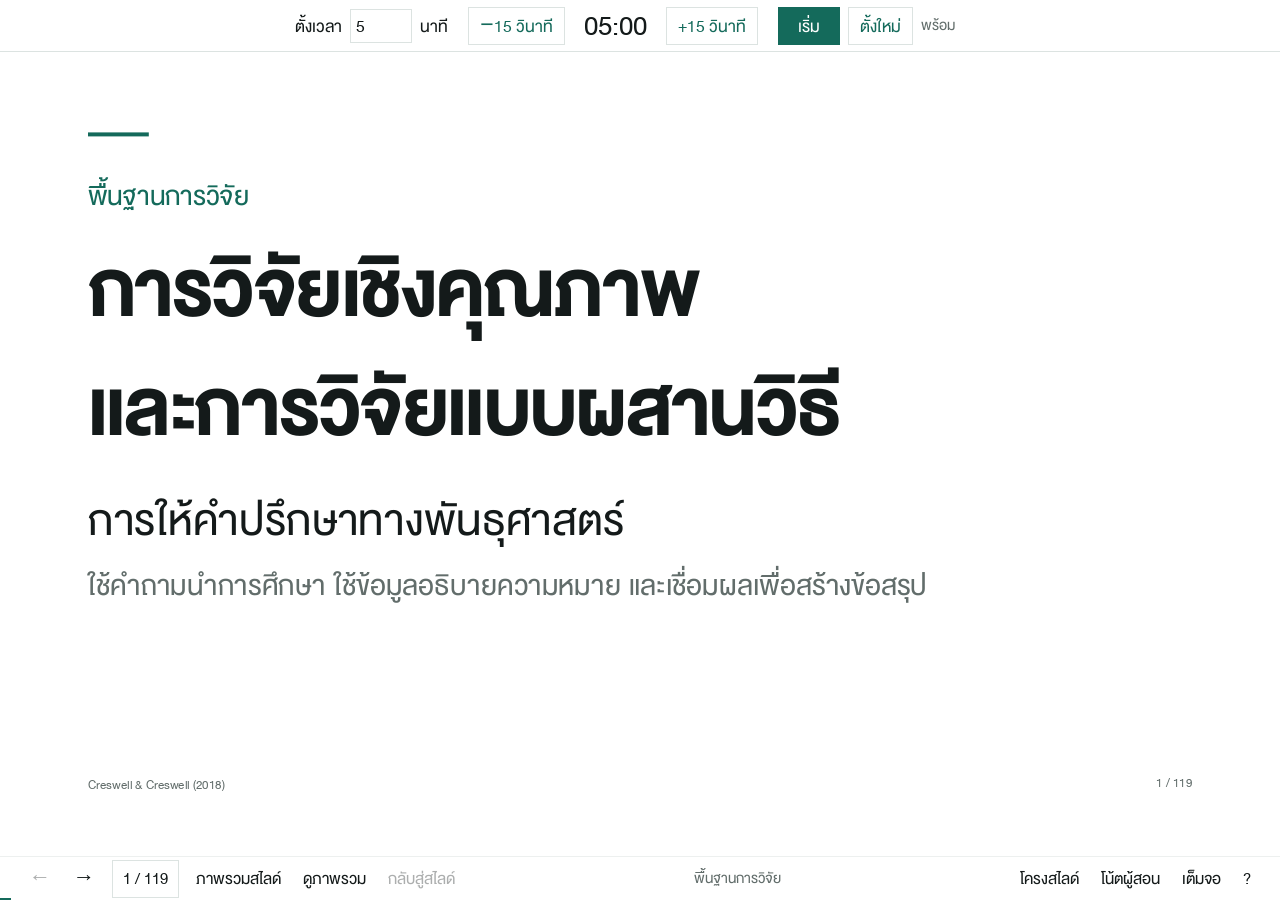
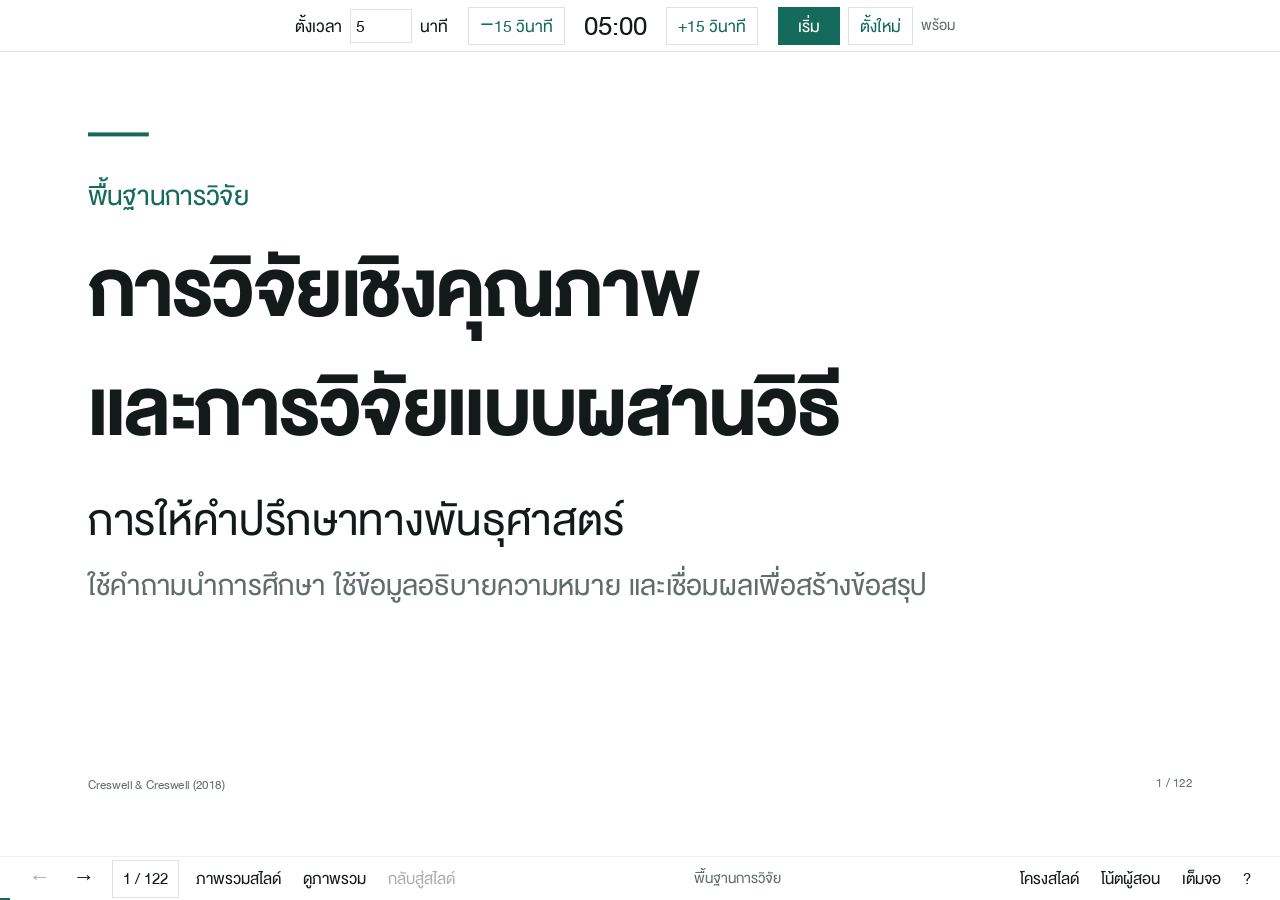
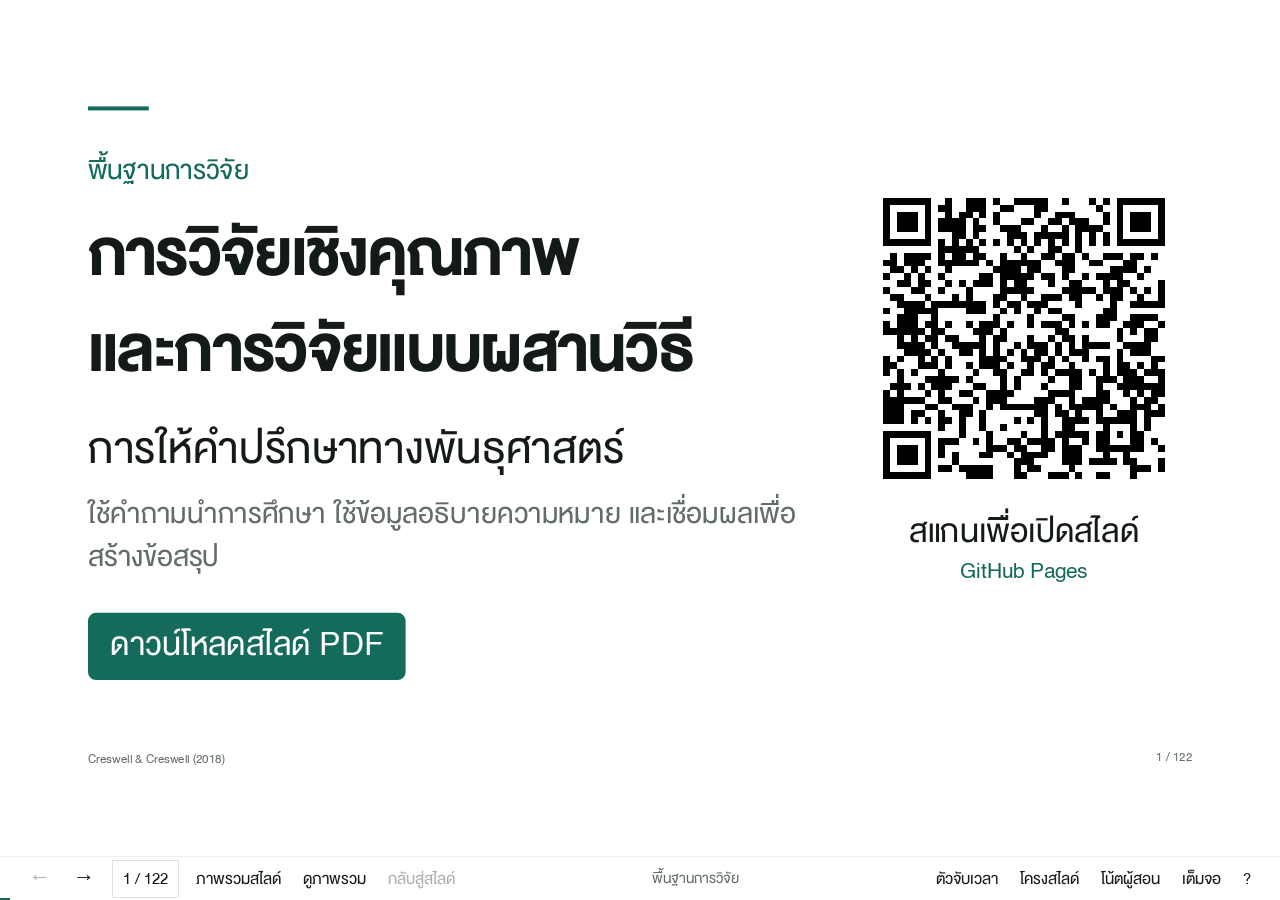
